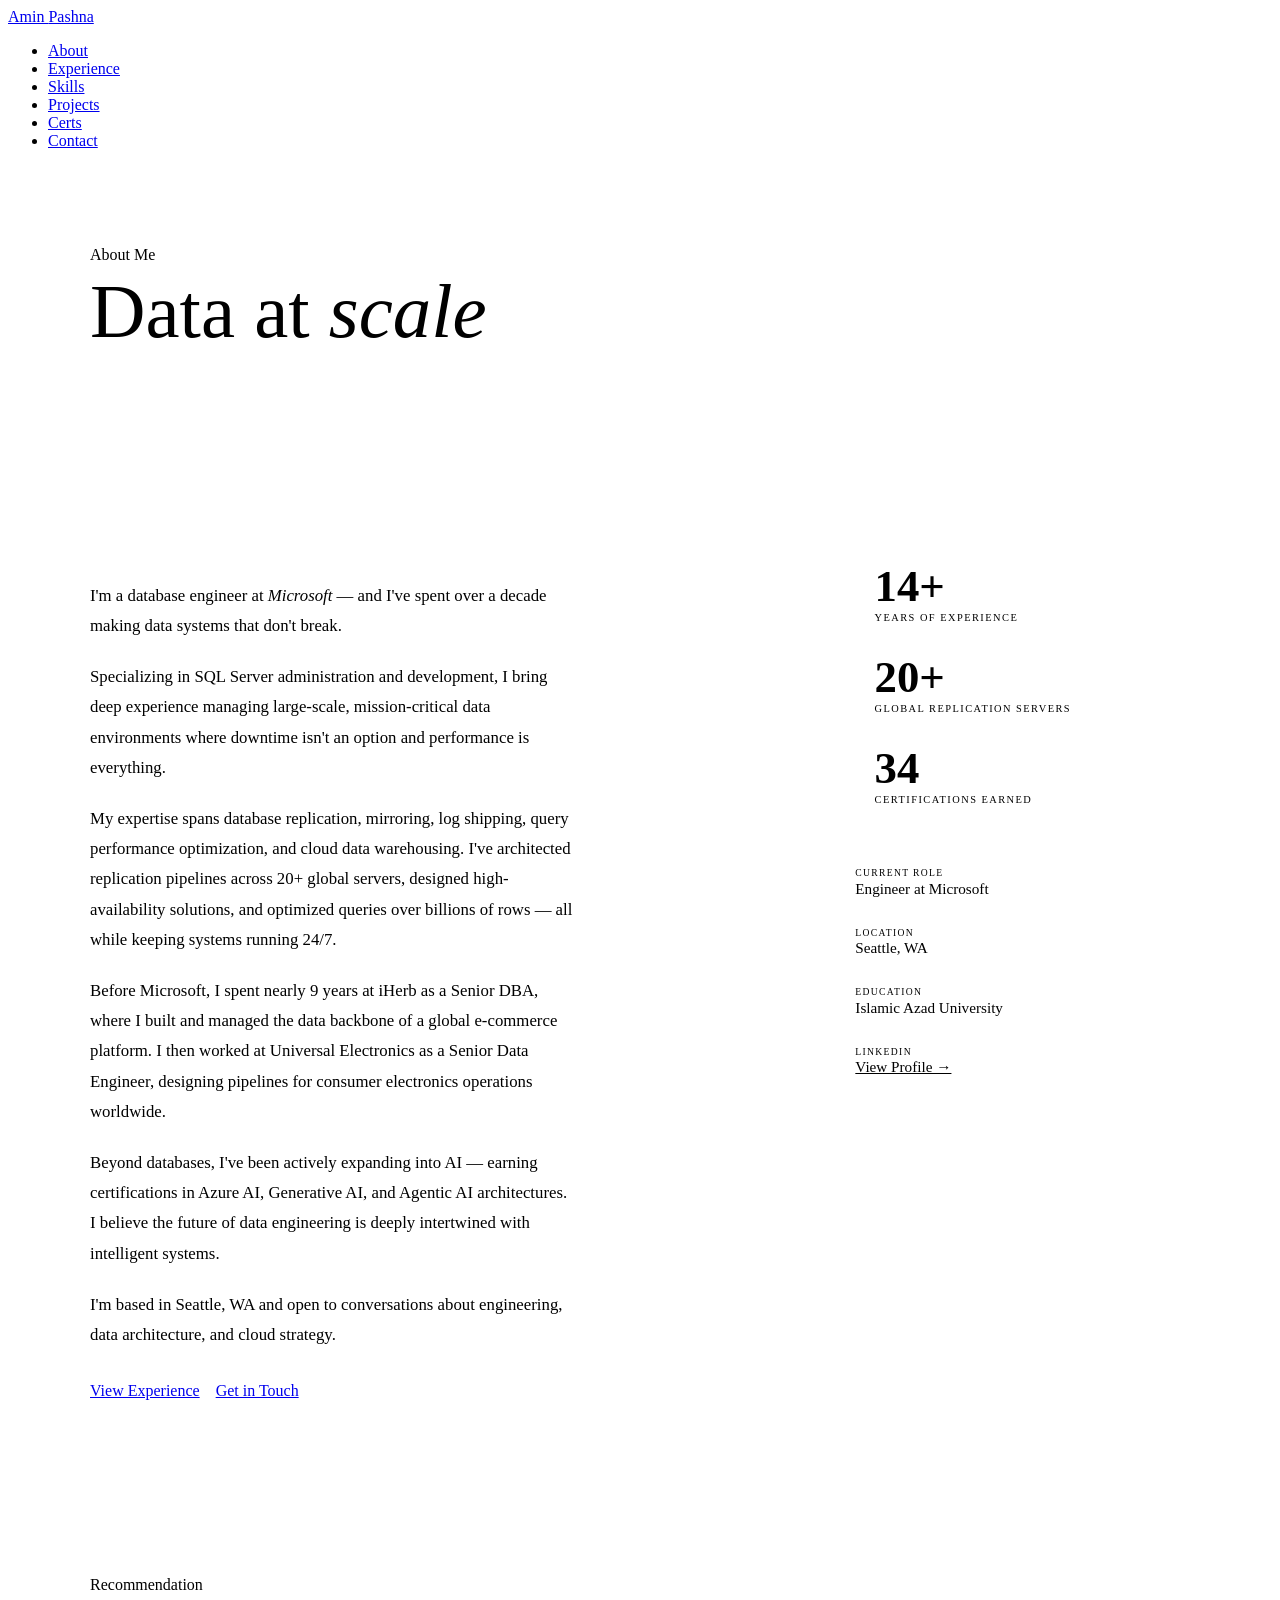
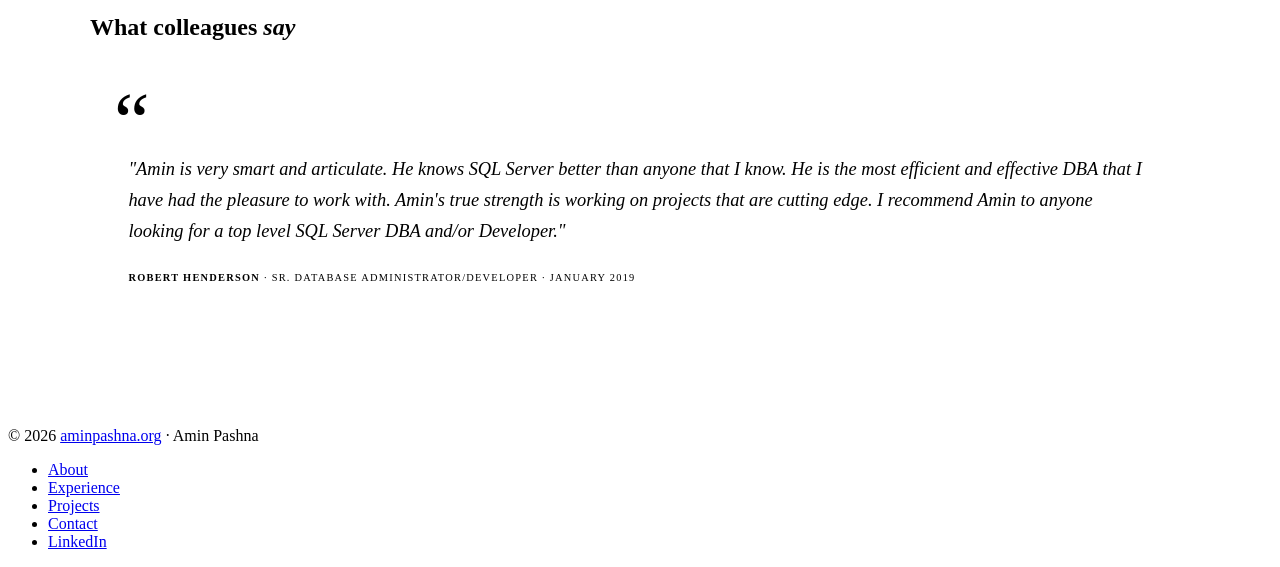
==== about.html @ 436ed7a5 "new changes" ====
<!DOCTYPE html>
<html lang="en">
<head>
  <meta charset="UTF-8" />
  <meta name="viewport" content="width=device-width, initial-scale=1.0" />
  <title>About — Amin Pashna</title>
  <link rel="stylesheet" href="style.css" />
  <style>
    .page-hero { padding: 5rem 4rem 4rem; background: var(--paper-warm); border-bottom: 1px solid var(--rule); }
    .page-hero-inner { max-width: 1100px; margin: 0 auto; }
    .page-hero h1 { font-family: var(--font-display); font-size: clamp(3rem,6vw,5rem); font-weight: 300; line-height: 1.05; margin-top: .5rem; }
    .page-hero h1 em { font-style: italic; color: var(--accent); }

    .about-body { max-width: 1100px; margin: 0 auto; padding: 6rem 4rem; display: grid; grid-template-columns: 2fr 1fr; gap: 6rem; align-items: start; }
    .about-lead { font-family: var(--font-display); font-size: 1.5rem; font-weight: 300; color: var(--ink); line-height: 1.5; margin-bottom: 2rem; }
    .about-lead em { font-style: italic; color: var(--accent); }
    .about-text p { font-size: 1.05rem; color: var(--ink-soft); margin-bottom: 1.3rem; max-width: 58ch; line-height: 1.8; }

    .about-sidebar { display: flex; flex-direction: column; gap: 2rem; }
    .sidebar-fact { border-left: 2px solid var(--accent); padding-left: 1.2rem; }
    .sidebar-fact-num { font-family: var(--font-display); font-size: 2.8rem; font-weight: 600; color: var(--ink); line-height: 1; }
    .sidebar-fact-label { font-family: var(--font-mono); font-size: .65rem; letter-spacing: .14em; text-transform: uppercase; color: var(--ink-muted); margin-top: .2rem; }

    .sidebar-info { margin-top: 1rem; }
    .sidebar-info-item { display: flex; flex-direction: column; gap: .1rem; padding: .9rem 0; border-bottom: 1px solid var(--rule); }
    .sidebar-info-item:last-child { border-bottom: none; }
    .sidebar-info-label { font-family: var(--font-mono); font-size: .6rem; letter-spacing: .14em; text-transform: uppercase; color: var(--ink-muted); }
    .sidebar-info-value { font-size: .95rem; color: var(--ink); }

    .about-rec { background: var(--paper-warm); border-top: 1px solid var(--rule); border-bottom: 1px solid var(--rule); padding: 5rem 4rem; }
    .about-rec-inner { max-width: 1100px; margin: 0 auto; }
    .rec-card { background: var(--white); border: 1px solid var(--rule); padding: 2.4rem; position: relative; }
    .rec-card::before { content: '\201C'; font-family: var(--font-display); font-size: 5rem; color: var(--accent-pale); position: absolute; top: .5rem; left: 1.5rem; line-height: 1; }
    .rec-text { font-family: var(--font-display); font-size: 1.15rem; font-style: italic; color: var(--ink-soft); line-height: 1.7; padding-top: 1.5rem; margin-bottom: 1.5rem; }
    .rec-author { font-family: var(--font-mono); font-size: .65rem; letter-spacing: .12em; text-transform: uppercase; color: var(--ink-muted); }
    .rec-author strong { color: var(--accent); }

    @media (max-width: 860px) {
      .page-hero { padding: 4rem 2rem 3rem; }
      .about-body { grid-template-columns: 1fr; padding: 4rem 2rem; gap: 3rem; }
      .about-rec { padding: 4rem 2rem; }
    }
  </style>
</head>
<body>
  <nav id="nav">
    <a href="index.html" class="nav-logo">Amin <span>Pashna</span></a>
    <ul class="nav-links">
      <li><a href="about.html" class="active">About</a></li>
      <li><a href="experience.html">Experience</a></li>
      <li><a href="skills.html">Skills</a></li>
      <li><a href="projects.html">Projects</a></li>
      <li><a href="certifications.html">Certs</a></li>
      <li><a href="contact.html" class="nav-cta">Contact</a></li>
    </ul>
  </nav>

  <div class="page">
    <div class="page-hero">
      <div class="page-hero-inner">
        <span class="section-label">About Me</span>
        <h1>Data at <em>scale</em></h1>
      </div>
    </div>

    <div class="about-body">
      <div class="about-text reveal">
        <p class="about-lead">I'm a database engineer at <em>Microsoft</em> — and I've spent over a decade making data systems that don't break.</p>
        <p>Specializing in SQL Server administration and development, I bring deep experience managing large-scale, mission-critical data environments where downtime isn't an option and performance is everything.</p>
        <p>My expertise spans database replication, mirroring, log shipping, query performance optimization, and cloud data warehousing. I've architected replication pipelines across 20+ global servers, designed high-availability solutions, and optimized queries over billions of rows — all while keeping systems running 24/7.</p>
        <p>Before Microsoft, I spent nearly 9 years at iHerb as a Senior DBA, where I built and managed the data backbone of a global e-commerce platform. I then worked at Universal Electronics as a Senior Data Engineer, designing pipelines for consumer electronics operations worldwide.</p>
        <p>Beyond databases, I've been actively expanding into AI — earning certifications in Azure AI, Generative AI, and Agentic AI architectures. I believe the future of data engineering is deeply intertwined with intelligent systems.</p>
        <p>I'm based in Seattle, WA and open to conversations about engineering, data architecture, and cloud strategy.</p>
        <div style="margin-top:2rem; display:flex; gap:1rem; flex-wrap:wrap;">
          <a href="experience.html" class="btn btn-primary">View Experience</a>
          <a href="contact.html" class="btn btn-outline">Get in Touch</a>
        </div>
      </div>

      <div class="about-sidebar reveal">
        <div class="sidebar-fact"><div class="sidebar-fact-num">14+</div><div class="sidebar-fact-label">Years of experience</div></div>
        <div class="sidebar-fact"><div class="sidebar-fact-num">20+</div><div class="sidebar-fact-label">Global replication servers</div></div>
        <div class="sidebar-fact"><div class="sidebar-fact-num">34</div><div class="sidebar-fact-label">Certifications earned</div></div>

        <div class="sidebar-info">
          <div class="sidebar-info-item">
            <span class="sidebar-info-label">Current Role</span>
            <span class="sidebar-info-value">Engineer at Microsoft</span>
          </div>
          <div class="sidebar-info-item">
            <span class="sidebar-info-label">Location</span>
            <span class="sidebar-info-value">Seattle, WA</span>
          </div>
          <div class="sidebar-info-item">
            <span class="sidebar-info-label">Education</span>
            <span class="sidebar-info-value">Islamic Azad University</span>
          </div>
          <div class="sidebar-info-item">
            <span class="sidebar-info-label">LinkedIn</span>
            <span class="sidebar-info-value"><a href="https://linkedin.com/in/amin-pashna-62b84ba1" target="_blank" style="color:var(--accent)">View Profile →</a></span>
          </div>
        </div>
      </div>
    </div>

    <div class="about-rec">
      <div class="about-rec-inner">
        <span class="section-label">Recommendation</span>
        <h2 class="section-title" style="margin-bottom:2rem;">What colleagues <em>say</em></h2>
        <div class="rec-card reveal">
          <p class="rec-text">"Amin is very smart and articulate. He knows SQL Server better than anyone that I know. He is the most efficient and effective DBA that I have had the pleasure to work with. Amin's true strength is working on projects that are cutting edge. I recommend Amin to anyone looking for a top level SQL Server DBA and/or Developer."</p>
          <p class="rec-author"><strong>Robert Henderson</strong> · Sr. Database Administrator/Developer · January 2019</p>
        </div>
      </div>
    </div>
  </div>

  <footer>
    <p>© 2026 <a href="index.html">aminpashna.org</a> · Amin Pashna</p>
    <ul class="footer-links">
      <li><a href="about.html">About</a></li>
      <li><a href="experience.html">Experience</a></li>
      <li><a href="projects.html">Projects</a></li>
      <li><a href="contact.html">Contact</a></li>
      <li><a href="https://linkedin.com/in/amin-pashna-62b84ba1" target="_blank">LinkedIn</a></li>
    </ul>
  </footer>

  <script>
    const nav = document.getElementById('nav');
    window.addEventListener('scroll', () => nav.classList.toggle('scrolled', window.scrollY > 20));
    const io = new IntersectionObserver(entries => entries.forEach((e,i) => { if(e.isIntersecting) setTimeout(()=>e.target.classList.add('visible'),i*100); }), {threshold:.1});
    document.querySelectorAll('.reveal').forEach(el => io.observe(el));
  </script>
</body>
</html>
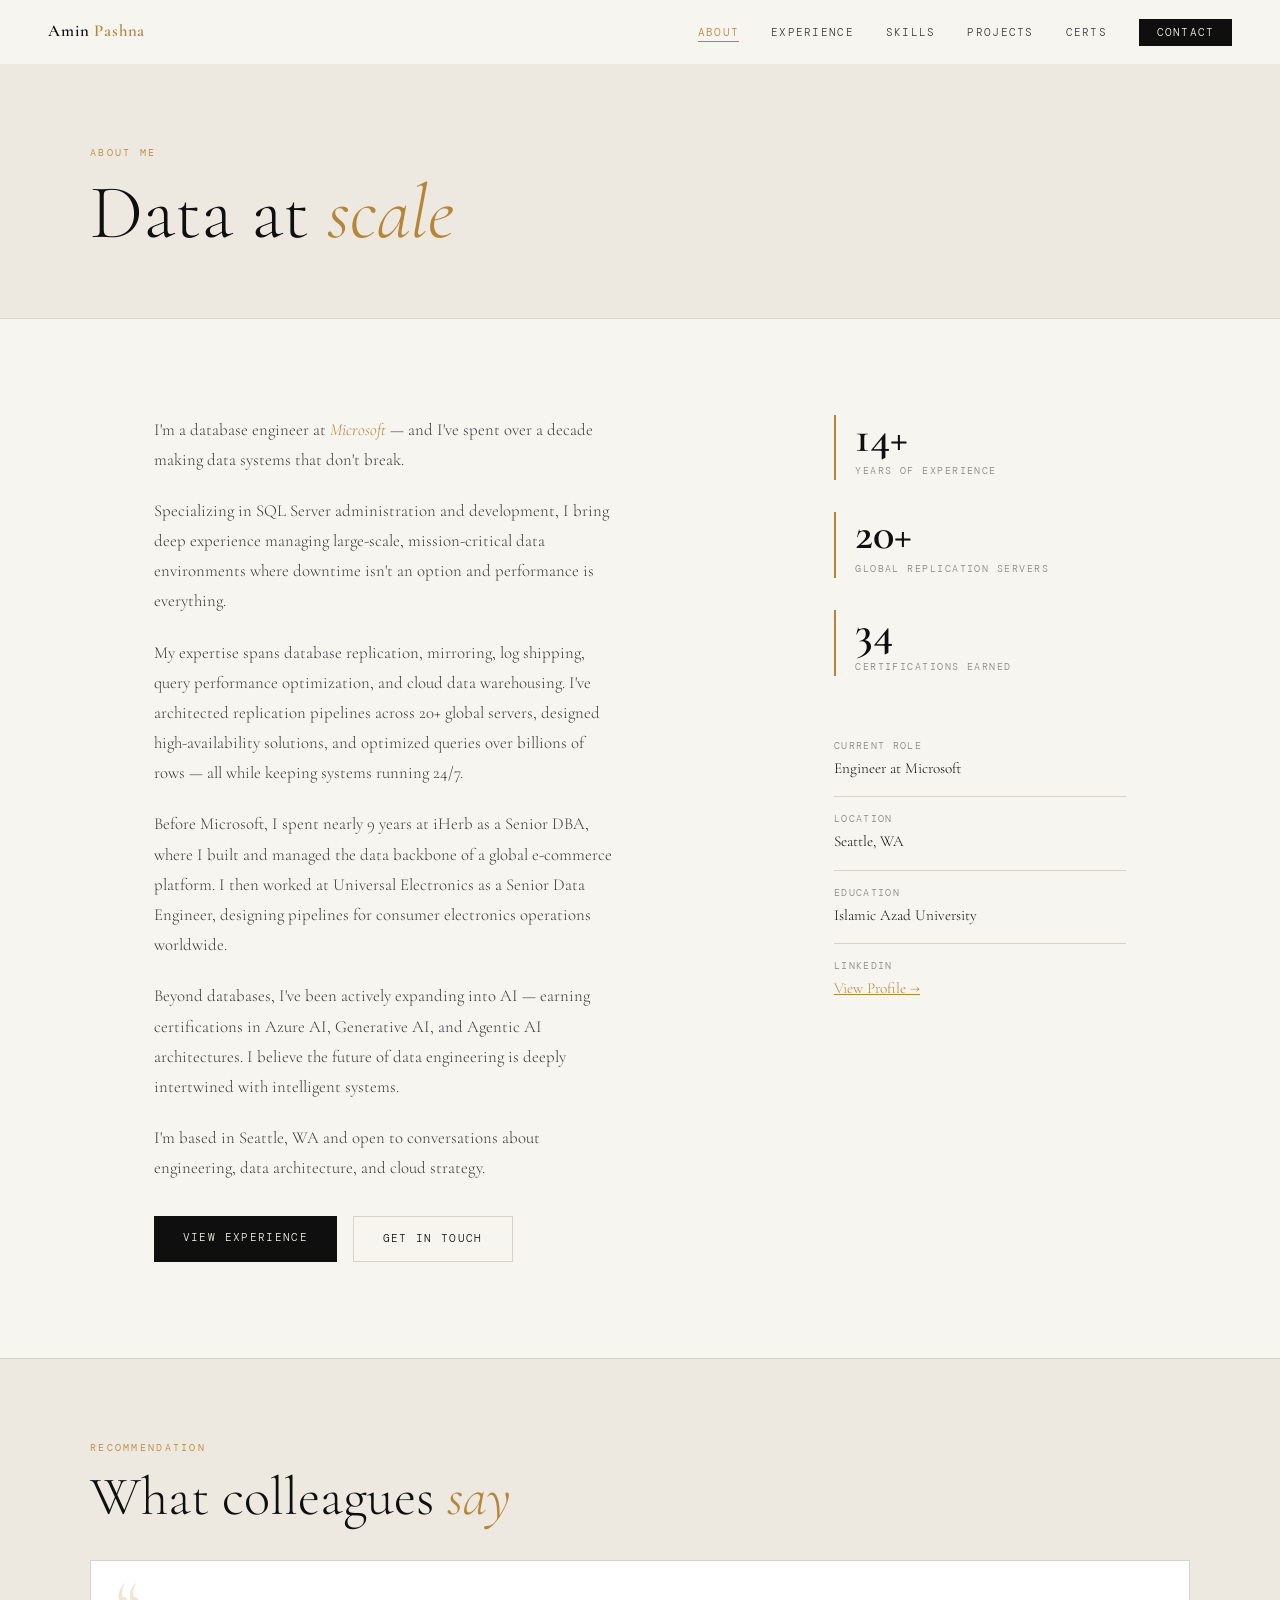
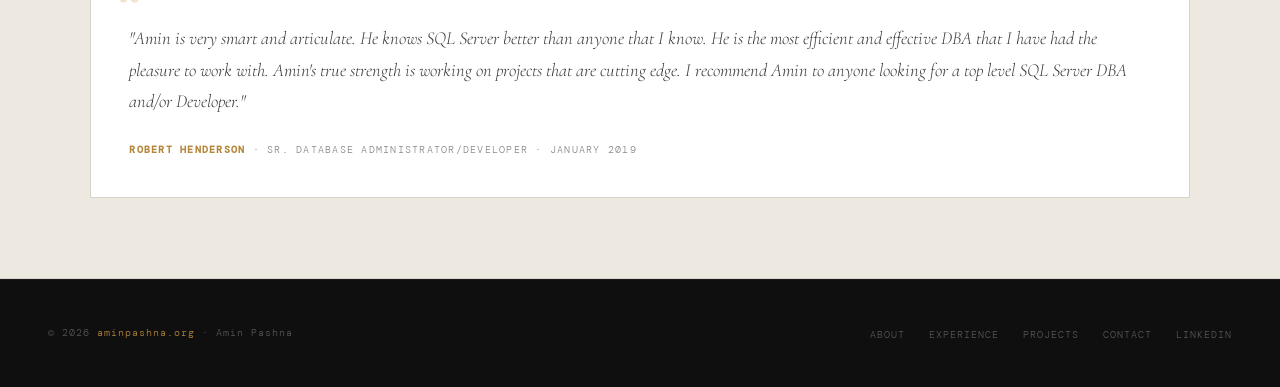
==== commit 673ee6f6: "Implement mobile navigation drawer Added mobile navigation drawer and button functionality." ====
--- a/about.html
+++ b/about.html
@@ -40,6 +40,12 @@
       .about-body { grid-template-columns: 1fr; padding: 4rem 2rem; gap: 3rem; }
       .about-rec { padding: 4rem 2rem; }
     }
+
+    @media (max-width: 768px) {
+      .about-body { grid-template-columns: 1fr; padding: 3rem 1.5rem; gap: 2.5rem; }
+      .about-lead { font-size: 1.2rem; }
+      .about-rec { padding: 3rem 1.5rem; }
+    }
   </style>
 </head>
 <body>
@@ -54,6 +60,17 @@
       <li><a href="contact.html" class="nav-cta">Contact</a></li>
     </ul>
   </nav>
+  <button class="nav-burger" id="burger" aria-label="Open menu"><span></span><span></span><span></span></button>
+  <div class="nav-drawer" id="drawer">
+    <ul>
+      <li><a href="about.html" class="active">About</a></li>
+      <li><a href="experience.html">Experience</a></li>
+      <li><a href="skills.html">Skills</a></li>
+      <li><a href="projects.html">Projects</a></li>
+      <li><a href="certifications.html">Certs</a></li>
+    </ul>
+    <a href="contact.html" class="drawer-cta">Contact</a>
+  </div>
 
   <div class="page">
     <div class="page-hero">
@@ -128,6 +145,21 @@
 
   <script>
     const nav = document.getElementById('nav');
+
+    // Mobile nav
+    const burger = document.getElementById('burger');
+    const drawer = document.getElementById('drawer');
+    burger.addEventListener('click', () => {
+      burger.classList.toggle('open');
+      drawer.classList.toggle('open');
+      document.body.style.overflow = drawer.classList.contains('open') ? 'hidden' : '';
+    });
+    // Close drawer on link click
+    drawer.querySelectorAll('a').forEach(a => a.addEventListener('click', () => {
+      burger.classList.remove('open');
+      drawer.classList.remove('open');
+      document.body.style.overflow = '';
+    }));
     window.addEventListener('scroll', () => nav.classList.toggle('scrolled', window.scrollY > 20));
     const io = new IntersectionObserver(entries => entries.forEach((e,i) => { if(e.isIntersecting) setTimeout(()=>e.target.classList.add('visible'),i*100); }), {threshold:.1});
     document.querySelectorAll('.reveal').forEach(el => io.observe(el));
--- a/style.css
+++ b/style.css
@@ -0,0 +1,240 @@
+@import url('https://fonts.googleapis.com/css2?family=Cormorant+Garamond:ital,wght@0,300;0,400;0,600;1,300;1,400&family=DM+Mono:wght@300;400;500&display=swap');
+
+*, *::before, *::after { box-sizing: border-box; margin: 0; padding: 0; }
+
+:root {
+  --ink: #0f0f0f;
+  --ink-soft: #3a3a3a;
+  --ink-muted: #888;
+  --paper: #f7f5f0;
+  --paper-warm: #ede9e0;
+  --paper-dark: #e4dfd4;
+  --accent: #b5863a;
+  --accent-light: #d4a85a;
+  --accent-pale: #f0e6d0;
+  --rule: #d8d3c8;
+  --white: #ffffff;
+  --font-display: 'Cormorant Garamond', Georgia, serif;
+  --font-mono: 'DM Mono', 'Courier New', monospace;
+  --nav-h: 64px;
+}
+
+html { scroll-behavior: smooth; }
+
+body {
+  background: var(--paper);
+  color: var(--ink);
+  font-family: var(--font-display);
+  font-weight: 300;
+  line-height: 1.7;
+  overflow-x: hidden;
+  min-height: 100vh;
+}
+
+/* ── NAV ── */
+nav {
+  position: fixed;
+  top: 0; left: 0; right: 0;
+  z-index: 200;
+  height: var(--nav-h);
+  display: flex;
+  justify-content: space-between;
+  align-items: center;
+  padding: 0 3rem;
+  background: rgba(247, 245, 240, 0.96);
+  backdrop-filter: blur(16px);
+  border-bottom: 1px solid transparent;
+  transition: border-color .3s;
+}
+nav.scrolled { border-color: var(--rule); }
+
+.nav-logo {
+  font-family: var(--font-display);
+  font-size: 1.05rem; font-weight: 600;
+  letter-spacing: .05em; color: var(--ink);
+  text-decoration: none; z-index: 201;
+}
+.nav-logo span { color: var(--accent); }
+
+/* Desktop links */
+.nav-links {
+  list-style: none;
+  display: flex;
+  gap: 2rem;
+  align-items: center;
+}
+.nav-links a {
+  font-family: var(--font-mono);
+  font-size: .66rem; font-weight: 300;
+  letter-spacing: .12em; text-transform: uppercase;
+  color: var(--ink-soft); text-decoration: none;
+  transition: color .2s; position: relative;
+}
+.nav-links a::after {
+  content: ''; position: absolute;
+  bottom: -3px; left: 0; right: 0; height: 1px;
+  background: var(--accent); transform: scaleX(0);
+  transform-origin: left; transition: transform .25s;
+}
+.nav-links a:hover,
+.nav-links a.active { color: var(--accent); }
+.nav-links a:hover::after,
+.nav-links a.active::after { transform: scaleX(1); }
+
+.nav-cta {
+  font-family: var(--font-mono) !important;
+  font-size: .66rem !important; letter-spacing: .12em !important;
+  text-transform: uppercase !important;
+  color: var(--paper) !important; background: var(--ink);
+  padding: .45rem 1.1rem; text-decoration: none !important;
+  transition: background .2s !important;
+}
+.nav-cta:hover { background: var(--accent) !important; color: var(--paper) !important; }
+.nav-cta::after { display: none !important; }
+
+/* Hamburger button */
+.nav-burger {
+  display: none;
+  flex-direction: column;
+  gap: 5px;
+  cursor: pointer;
+  padding: .5rem;
+  background: none; border: none;
+  z-index: 201;
+}
+.nav-burger span {
+  display: block; width: 22px; height: 2px;
+  background: var(--ink); transition: all .3s;
+}
+.nav-burger.open span:nth-child(1) { transform: translateY(7px) rotate(45deg); }
+.nav-burger.open span:nth-child(2) { opacity: 0; }
+.nav-burger.open span:nth-child(3) { transform: translateY(-7px) rotate(-45deg); }
+
+/* Mobile drawer */
+.nav-drawer {
+  display: none;
+  position: fixed;
+  top: var(--nav-h); left: 0; right: 0; bottom: 0;
+  background: var(--paper);
+  z-index: 199;
+  flex-direction: column;
+  padding: 2rem 2rem 4rem;
+  overflow-y: auto;
+  border-top: 1px solid var(--rule);
+}
+.nav-drawer.open { display: flex; }
+.nav-drawer ul {
+  list-style: none;
+  display: flex; flex-direction: column;
+  gap: 0;
+}
+.nav-drawer ul li {
+  border-bottom: 1px solid var(--rule);
+}
+.nav-drawer ul li a {
+  font-family: var(--font-mono);
+  font-size: .8rem; letter-spacing: .12em;
+  text-transform: uppercase; color: var(--ink);
+  text-decoration: none; display: block;
+  padding: 1.1rem 0;
+  transition: color .2s;
+}
+.nav-drawer ul li a:hover,
+.nav-drawer ul li a.active { color: var(--accent); }
+.nav-drawer .drawer-cta {
+  margin-top: 2rem;
+  display: inline-block;
+  font-family: var(--font-mono);
+  font-size: .75rem; letter-spacing: .12em;
+  text-transform: uppercase;
+  background: var(--ink); color: var(--paper);
+  padding: .9rem 2rem; text-decoration: none;
+  text-align: center;
+}
+
+/* ── PAGE WRAPPER ── */
+.page { padding-top: var(--nav-h); }
+
+/* ── SECTION COMMONS ── */
+.section-label {
+  font-family: var(--font-mono);
+  font-size: .65rem; letter-spacing: .22em;
+  text-transform: uppercase; color: var(--accent);
+  margin-bottom: .7rem; display: block;
+}
+.section-title {
+  font-family: var(--font-display);
+  font-size: clamp(2rem, 5vw, 3.4rem);
+  font-weight: 300; line-height: 1.1; color: var(--ink);
+}
+.section-title em { font-style: italic; color: var(--accent); }
+.divider { width: 48px; height: 1px; background: var(--accent); margin: 1.6rem 0 2.8rem; }
+
+/* ── BUTTONS ── */
+.btn {
+  font-family: var(--font-mono);
+  font-size: .7rem; letter-spacing: .12em; text-transform: uppercase;
+  padding: .8rem 1.8rem; text-decoration: none;
+  transition: all .25s; cursor: pointer; border: none; display: inline-block;
+}
+.btn-primary { background: var(--ink); color: var(--paper); }
+.btn-primary:hover { background: var(--accent); }
+.btn-outline { background: transparent; color: var(--ink); border: 1px solid var(--rule); }
+.btn-outline:hover { border-color: var(--accent); color: var(--accent); }
+.btn-accent { background: var(--accent); color: var(--paper); }
+.btn-accent:hover { background: var(--accent-light); }
+
+/* ── TAGS ── */
+.tag {
+  font-family: var(--font-mono); font-size: .68rem;
+  padding: .28rem .65rem; background: var(--paper);
+  color: var(--ink-soft); border: 1px solid var(--rule);
+  letter-spacing: .04em; display: inline-block;
+}
+
+/* ── FOOTER ── */
+footer {
+  background: var(--ink); border-top: 1px solid #1a1a1a;
+  padding: 2.5rem 3rem;
+  display: flex; justify-content: space-between;
+  align-items: center; flex-wrap: wrap; gap: 1rem;
+}
+footer p { font-family: var(--font-mono); font-size: .62rem; letter-spacing: .1em; color: #555; }
+footer a { color: var(--accent); text-decoration: none; }
+.footer-links { display: flex; gap: 1.5rem; list-style: none; flex-wrap: wrap; }
+.footer-links a {
+  font-family: var(--font-mono); font-size: .62rem;
+  letter-spacing: .1em; text-transform: uppercase;
+  color: #555; text-decoration: none; transition: color .2s;
+}
+.footer-links a:hover { color: var(--accent); }
+
+/* ── ANIMATIONS ── */
+@keyframes fadeUp { from { opacity: 0; transform: translateY(24px); } to { opacity: 1; transform: translateY(0); } }
+@keyframes fadeIn { from { opacity: 0; } to { opacity: 1; } }
+.reveal { opacity: 0; transform: translateY(28px); transition: opacity .7s ease, transform .7s ease; }
+.reveal.visible { opacity: 1; transform: none; }
+
+/* ── PAGE HERO (shared across inner pages) ── */
+.page-hero { padding: 4rem 3rem 3rem; background: var(--paper-warm); border-bottom: 1px solid var(--rule); }
+.page-hero-inner { max-width: 1100px; margin: 0 auto; }
+.page-hero h1 { font-family: var(--font-display); font-size: clamp(2.4rem,6vw,5rem); font-weight: 300; line-height: 1.05; margin-top: .5rem; }
+.page-hero h1 em { font-style: italic; color: var(--accent); }
+
+/* ── RESPONSIVE ── */
+@media (max-width: 768px) {
+  nav { padding: 0 1.2rem; }
+  .nav-links { display: none; }
+  .nav-burger { display: flex; }
+
+  footer { padding: 2rem 1.5rem; flex-direction: column; text-align: center; }
+  .footer-links { justify-content: center; }
+
+  .page-hero { padding: 3rem 1.5rem 2.5rem; }
+
+  .btn { padding: .75rem 1.4rem; font-size: .68rem; }
+}
+
+@media (min-width: 769px) {
+  .nav-drawer { display: none !important; }
+}
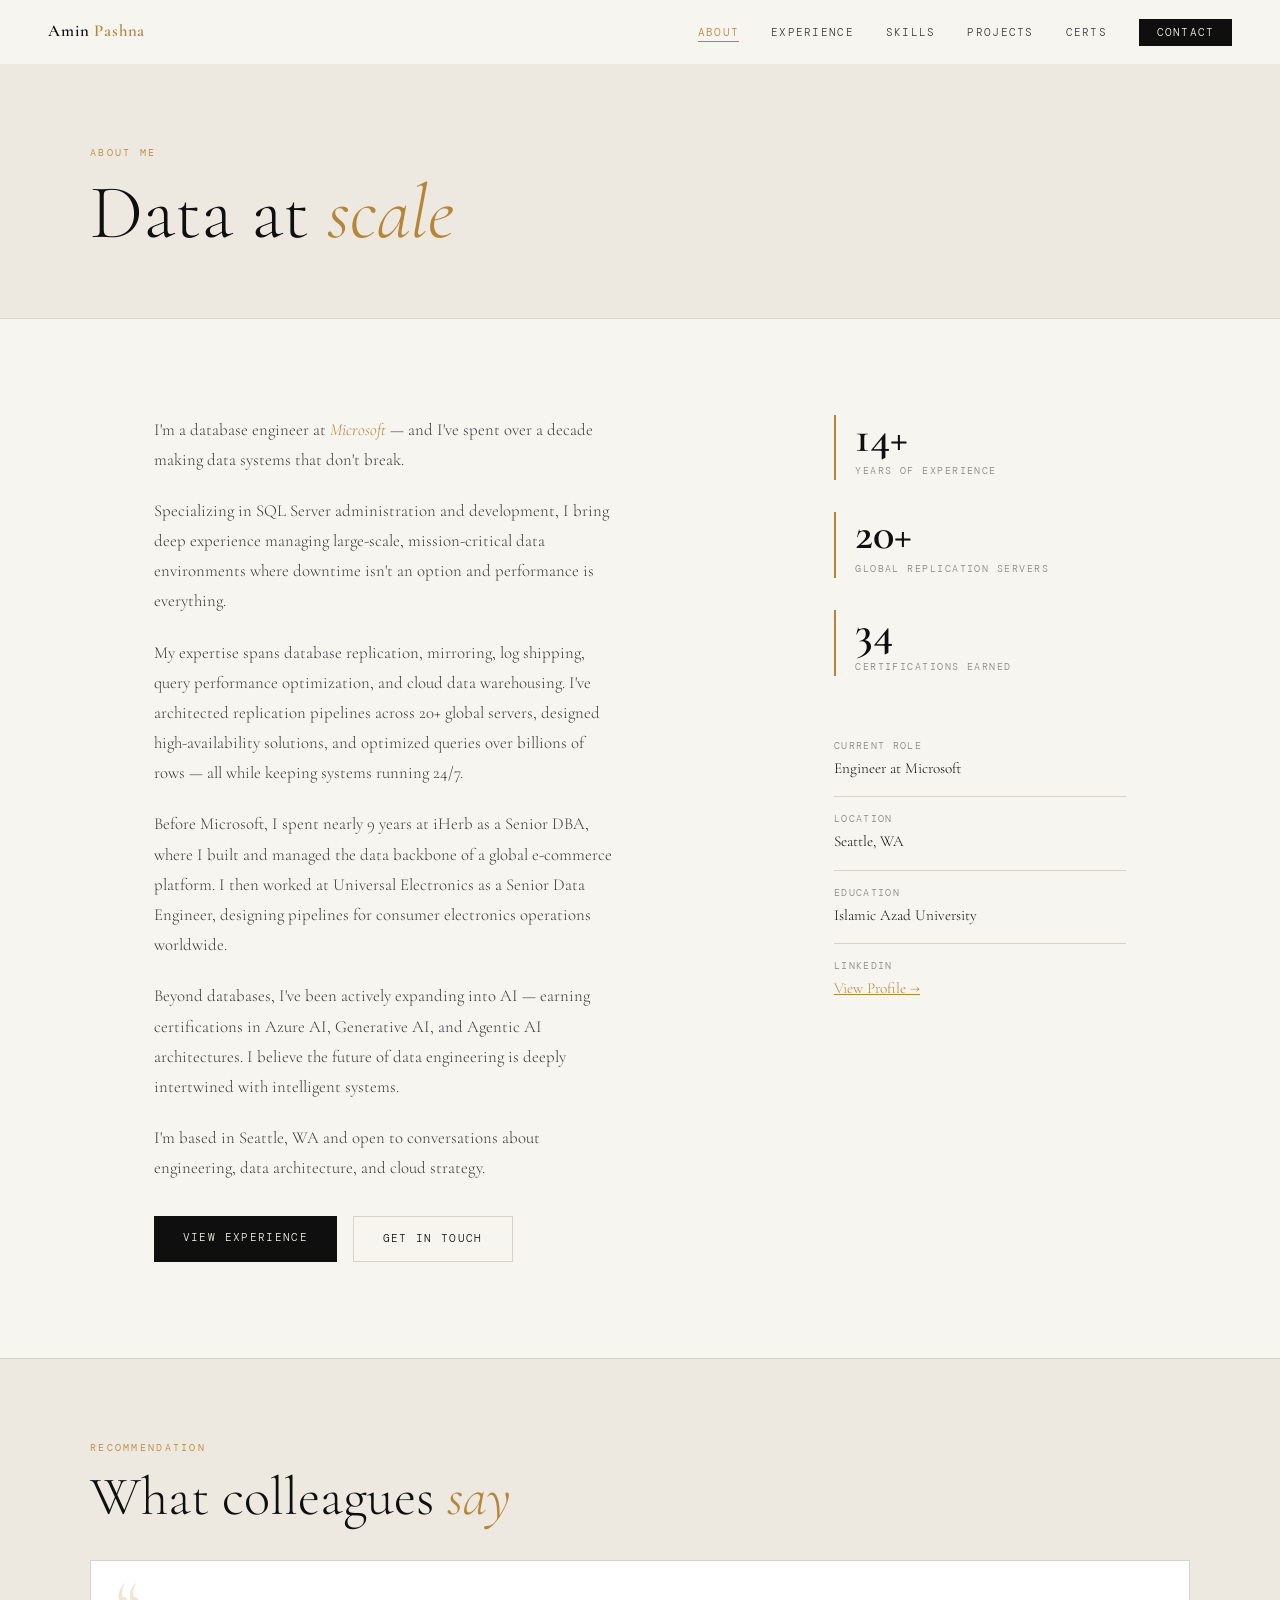
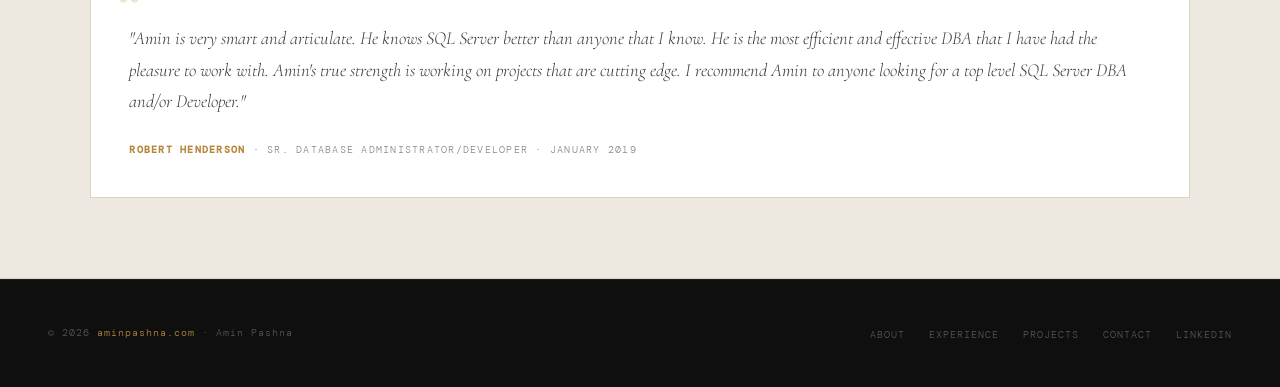
==== commit 0dc63079: "Update canonical and Open Graph URLs to new domain" ====
--- a/about.html
+++ b/about.html
@@ -1,168 +1,227 @@
 <!DOCTYPE html>
-<html lang="en">
+<html lang="en-US">
 <head>
-  <meta charset="UTF-8" />
-  <meta name="viewport" content="width=device-width, initial-scale=1.0" />
-  <title>About — Amin Pashna</title>
-  <link rel="stylesheet" href="style.css" />
-  <style>
-    .page-hero { padding: 5rem 4rem 4rem; background: var(--paper-warm); border-bottom: 1px solid var(--rule); }
-    .page-hero-inner { max-width: 1100px; margin: 0 auto; }
-    .page-hero h1 { font-family: var(--font-display); font-size: clamp(3rem,6vw,5rem); font-weight: 300; line-height: 1.05; margin-top: .5rem; }
-    .page-hero h1 em { font-style: italic; color: var(--accent); }
+<meta charset="UTF-8" />
+<meta name="viewport" content="width=device-width, initial-scale=1.0" />
+<title>About Amin Pashna — Database & Cloud Engineer at Microsoft</title>
+<meta name="description" content="Learn about Amin Pashna: 14+ years as a SQL Server and Azure engineer, currently at Microsoft in Seattle. Previously Senior DBA at iHerb and Senior Data Engineer at Universal Electronics." />
+<meta name="author" content="Amin Pashna" />
+<link rel="canonical" href="https://aminpashna.com/about.html" />
 
-    .about-body { max-width: 1100px; margin: 0 auto; padding: 6rem 4rem; display: grid; grid-template-columns: 2fr 1fr; gap: 6rem; align-items: start; }
-    .about-lead { font-family: var(--font-display); font-size: 1.5rem; font-weight: 300; color: var(--ink); line-height: 1.5; margin-bottom: 2rem; }
-    .about-lead em { font-style: italic; color: var(--accent); }
-    .about-text p { font-size: 1.05rem; color: var(--ink-soft); margin-bottom: 1.3rem; max-width: 58ch; line-height: 1.8; }
+<!-- Open Graph -->
+<meta property="og:type" content="profile" />
+<meta property="og:site_name" content="Amin Pashna" />
+<meta property="og:title" content="About Amin Pashna — Engineer at Microsoft" />
+<meta property="og:description" content="Database engineer at Microsoft. 14+ years architecting high-availability SQL Server and Azure systems." />
+<meta property="og:url" content="https://aminpashna.com/about.html" />
+<meta property="og:image" content="https://aminpashna.com/og-image.jpg" />
+<meta property="og:image:width" content="1200" />
+<meta property="og:image:height" content="630" />
+<meta property="og:image:alt" content="Amin Pashna — Engineer at Microsoft" />
+<meta property="profile:first_name" content="Amin" />
+<meta property="profile:last_name" content="Pashna" />
 
-    .about-sidebar { display: flex; flex-direction: column; gap: 2rem; }
-    .sidebar-fact { border-left: 2px solid var(--accent); padding-left: 1.2rem; }
-    .sidebar-fact-num { font-family: var(--font-display); font-size: 2.8rem; font-weight: 600; color: var(--ink); line-height: 1; }
-    .sidebar-fact-label { font-family: var(--font-mono); font-size: .65rem; letter-spacing: .14em; text-transform: uppercase; color: var(--ink-muted); margin-top: .2rem; }
+<!-- Twitter / X -->
+<meta name="twitter:card" content="summary_large_image" />
+<meta name="twitter:title" content="About Amin Pashna — Engineer at Microsoft" />
+<meta name="twitter:description" content="Database engineer at Microsoft. 14+ years architecting high-availability SQL Server and Azure systems." />
+<meta name="twitter:image" content="https://aminpashna.com/og-image.jpg" />
 
-    .sidebar-info { margin-top: 1rem; }
-    .sidebar-info-item { display: flex; flex-direction: column; gap: .1rem; padding: .9rem 0; border-bottom: 1px solid var(--rule); }
-    .sidebar-info-item:last-child { border-bottom: none; }
-    .sidebar-info-label { font-family: var(--font-mono); font-size: .6rem; letter-spacing: .14em; text-transform: uppercase; color: var(--ink-muted); }
-    .sidebar-info-value { font-size: .95rem; color: var(--ink); }
-
-    .about-rec { background: var(--paper-warm); border-top: 1px solid var(--rule); border-bottom: 1px solid var(--rule); padding: 5rem 4rem; }
-    .about-rec-inner { max-width: 1100px; margin: 0 auto; }
-    .rec-card { background: var(--white); border: 1px solid var(--rule); padding: 2.4rem; position: relative; }
-    .rec-card::before { content: '\201C'; font-family: var(--font-display); font-size: 5rem; color: var(--accent-pale); position: absolute; top: .5rem; left: 1.5rem; line-height: 1; }
-    .rec-text { font-family: var(--font-display); font-size: 1.15rem; font-style: italic; color: var(--ink-soft); line-height: 1.7; padding-top: 1.5rem; margin-bottom: 1.5rem; }
-    .rec-author { font-family: var(--font-mono); font-size: .65rem; letter-spacing: .12em; text-transform: uppercase; color: var(--ink-muted); }
-    .rec-author strong { color: var(--accent); }
-
-    @media (max-width: 860px) {
-      .page-hero { padding: 4rem 2rem 3rem; }
-      .about-body { grid-template-columns: 1fr; padding: 4rem 2rem; gap: 3rem; }
-      .about-rec { padding: 4rem 2rem; }
-    }
-
-    @media (max-width: 768px) {
-      .about-body { grid-template-columns: 1fr; padding: 3rem 1.5rem; gap: 2.5rem; }
-      .about-lead { font-size: 1.2rem; }
-      .about-rec { padding: 3rem 1.5rem; }
-    }
-  </style>
+<!-- JSON-LD: Person -->
+<script type="application/ld+json">
+{
+  "@context": "https://schema.org",
+  "@type": "Person",
+  "name": "Amin Pashna",
+  "url": "https://aminpashna.com",
+  "image": "https://aminpashna.com/og-image.jpg",
+  "jobTitle": "Engineer",
+  "worksFor": {
+    "@type": "Organization",
+    "name": "Microsoft",
+    "url": "https://www.microsoft.com"
+  },
+  "address": {
+    "@type": "PostalAddress",
+    "addressLocality": "Seattle",
+    "addressRegion": "WA",
+    "addressCountry": "US"
+  },
+  "alumniOf": {
+    "@type": "CollegeOrUniversity",
+    "name": "Islamic Azad University"
+  },
+  "knowsAbout": [
+    "SQL Server", "Microsoft Azure", "Data Engineering",
+    "Database Replication", "Database Mirroring", "Log Shipping",
+    "MongoDB", "T-SQL", "Query Optimization", "Cloud Data Warehousing",
+    "Azure AI", "Generative AI", "Agentic AI", "Large Language Models",
+    "High Availability", "Disaster Recovery"
+  ],
+  "sameAs": [
+    "https://www.linkedin.com/in/amin-pashna-62b84ba1/",
+    "https://github.com/aminpashna"
+  ],
+  "description": "Database engineer and cloud specialist with 14+ years of experience building scalable, high-performance data systems at Microsoft, iHerb, and Universal Electronics."
+}
+</script>
+<link rel="icon" type="image/x-icon" href="favicon.ico" />
+<link rel="icon" type="image/svg+xml" href="favicon.svg" />
+<link rel="shortcut icon" href="favicon.ico" />
+<link rel="stylesheet" href="style.css" />
+<style>
+.page-hero { padding: 5rem 4rem 4rem; background: var(--paper-warm); border-bottom: 1px solid var(--rule); }
+.page-hero-inner { max-width: 1100px; margin: 0 auto; }
+.page-hero h1 { font-family: var(--font-display); font-size: clamp(3rem,6vw,5rem); font-weight: 300; line-height: 1.05; margin-top: .5rem; }
+.page-hero h1 em { font-style: italic; color: var(--accent); }
+.about-body { max-width: 1100px; margin: 0 auto; padding: 6rem 4rem; display: grid; grid-template-columns: 2fr 1fr; gap: 6rem; align-items: start; }
+.about-lead { font-family: var(--font-display); font-size: 1.5rem; font-weight: 300; color: var(--ink); line-height: 1.5; margin-bottom: 2rem; }
+.about-lead em { font-style: italic; color: var(--accent); }
+.about-text p { font-size: 1.05rem; color: var(--ink-soft); margin-bottom: 1.3rem; max-width: 58ch; line-height: 1.8; }
+.about-sidebar { display: flex; flex-direction: column; gap: 2rem; }
+.sidebar-fact { border-left: 2px solid var(--accent); padding-left: 1.2rem; }
+.sidebar-fact-num { font-family: var(--font-display); font-size: 2.8rem; font-weight: 600; color: var(--ink); line-height: 1; }
+.sidebar-fact-label { font-family: var(--font-mono); font-size: .65rem; letter-spacing: .14em; text-transform: uppercase; color: var(--ink-muted); margin-top: .2rem; }
+.sidebar-info { margin-top: 1rem; }
+.sidebar-info-item { display: flex; flex-direction: column; gap: .1rem; padding: .9rem 0; border-bottom: 1px solid var(--rule); }
+.sidebar-info-item:last-child { border-bottom: none; }
+.sidebar-info-label { font-family: var(--font-mono); font-size: .6rem; letter-spacing: .14em; text-transform: uppercase; color: var(--ink-muted); }
+.sidebar-info-value { font-size: .95rem; color: var(--ink); }
+.about-rec { background: var(--paper-warm); border-top: 1px solid var(--rule); border-bottom: 1px solid var(--rule); padding: 5rem 4rem; }
+.about-rec-inner { max-width: 1100px; margin: 0 auto; }
+.rec-card { background: var(--white); border: 1px solid var(--rule); padding: 2.4rem; position: relative; }
+.rec-card::before { content: '\201C'; font-family: var(--font-display); font-size: 5rem; color: var(--accent-pale); position: absolute; top: .5rem; left: 1.5rem; line-height: 1; }
+.rec-text { font-family: var(--font-display); font-size: 1.15rem; font-style: italic; color: var(--ink-soft); line-height: 1.7; padding-top: 1.5rem; margin-bottom: 1.5rem; }
+.rec-author { font-family: var(--font-mono); font-size: .65rem; letter-spacing: .12em; text-transform: uppercase; color: var(--ink-muted); }
+.rec-author strong { color: var(--accent); }
+@media (max-width: 860px) {
+.page-hero { padding: 4rem 2rem 3rem; }
+.about-body { grid-template-columns: 1fr; padding: 4rem 2rem; gap: 3rem; }
+.about-rec { padding: 4rem 2rem; }
+}
+@media (max-width: 768px) {
+.about-body { grid-template-columns: 1fr; padding: 3rem 1.5rem; gap: 2.5rem; }
+.about-lead { font-size: 1.2rem; }
+.about-rec { padding: 3rem 1.5rem; }
+}
+</style>
 </head>
 <body>
-  <nav id="nav">
-    <a href="index.html" class="nav-logo">Amin <span>Pashna</span></a>
-    <ul class="nav-links">
-      <li><a href="about.html" class="active">About</a></li>
-      <li><a href="experience.html">Experience</a></li>
-      <li><a href="skills.html">Skills</a></li>
-      <li><a href="projects.html">Projects</a></li>
-      <li><a href="certifications.html">Certs</a></li>
-      <li><a href="contact.html" class="nav-cta">Contact</a></li>
-    </ul>
-  </nav>
-  <button class="nav-burger" id="burger" aria-label="Open menu"><span></span><span></span><span></span></button>
-  <div class="nav-drawer" id="drawer">
-    <ul>
-      <li><a href="about.html" class="active">About</a></li>
-      <li><a href="experience.html">Experience</a></li>
-      <li><a href="skills.html">Skills</a></li>
-      <li><a href="projects.html">Projects</a></li>
-      <li><a href="certifications.html">Certs</a></li>
-    </ul>
-    <a href="contact.html" class="drawer-cta">Contact</a>
-  </div>
-
-  <div class="page">
-    <div class="page-hero">
-      <div class="page-hero-inner">
-        <span class="section-label">About Me</span>
-        <h1>Data at <em>scale</em></h1>
-      </div>
-    </div>
-
-    <div class="about-body">
-      <div class="about-text reveal">
-        <p class="about-lead">I'm a database engineer at <em>Microsoft</em> — and I've spent over a decade making data systems that don't break.</p>
-        <p>Specializing in SQL Server administration and development, I bring deep experience managing large-scale, mission-critical data environments where downtime isn't an option and performance is everything.</p>
-        <p>My expertise spans database replication, mirroring, log shipping, query performance optimization, and cloud data warehousing. I've architected replication pipelines across 20+ global servers, designed high-availability solutions, and optimized queries over billions of rows — all while keeping systems running 24/7.</p>
-        <p>Before Microsoft, I spent nearly 9 years at iHerb as a Senior DBA, where I built and managed the data backbone of a global e-commerce platform. I then worked at Universal Electronics as a Senior Data Engineer, designing pipelines for consumer electronics operations worldwide.</p>
-        <p>Beyond databases, I've been actively expanding into AI — earning certifications in Azure AI, Generative AI, and Agentic AI architectures. I believe the future of data engineering is deeply intertwined with intelligent systems.</p>
-        <p>I'm based in Seattle, WA and open to conversations about engineering, data architecture, and cloud strategy.</p>
-        <div style="margin-top:2rem; display:flex; gap:1rem; flex-wrap:wrap;">
-          <a href="experience.html" class="btn btn-primary">View Experience</a>
-          <a href="contact.html" class="btn btn-outline">Get in Touch</a>
-        </div>
-      </div>
-
-      <div class="about-sidebar reveal">
-        <div class="sidebar-fact"><div class="sidebar-fact-num">14+</div><div class="sidebar-fact-label">Years of experience</div></div>
-        <div class="sidebar-fact"><div class="sidebar-fact-num">20+</div><div class="sidebar-fact-label">Global replication servers</div></div>
-        <div class="sidebar-fact"><div class="sidebar-fact-num">34</div><div class="sidebar-fact-label">Certifications earned</div></div>
-
-        <div class="sidebar-info">
-          <div class="sidebar-info-item">
-            <span class="sidebar-info-label">Current Role</span>
-            <span class="sidebar-info-value">Engineer at Microsoft</span>
-          </div>
-          <div class="sidebar-info-item">
-            <span class="sidebar-info-label">Location</span>
-            <span class="sidebar-info-value">Seattle, WA</span>
-          </div>
-          <div class="sidebar-info-item">
-            <span class="sidebar-info-label">Education</span>
-            <span class="sidebar-info-value">Islamic Azad University</span>
-          </div>
-          <div class="sidebar-info-item">
-            <span class="sidebar-info-label">LinkedIn</span>
-            <span class="sidebar-info-value"><a href="https://linkedin.com/in/amin-pashna-62b84ba1" target="_blank" style="color:var(--accent)">View Profile →</a></span>
-          </div>
-        </div>
-      </div>
-    </div>
-
-    <div class="about-rec">
-      <div class="about-rec-inner">
-        <span class="section-label">Recommendation</span>
-        <h2 class="section-title" style="margin-bottom:2rem;">What colleagues <em>say</em></h2>
-        <div class="rec-card reveal">
-          <p class="rec-text">"Amin is very smart and articulate. He knows SQL Server better than anyone that I know. He is the most efficient and effective DBA that I have had the pleasure to work with. Amin's true strength is working on projects that are cutting edge. I recommend Amin to anyone looking for a top level SQL Server DBA and/or Developer."</p>
-          <p class="rec-author"><strong>Robert Henderson</strong> · Sr. Database Administrator/Developer · January 2019</p>
-        </div>
-      </div>
-    </div>
-  </div>
-
-  <footer>
-    <p>© 2026 <a href="index.html">aminpashna.org</a> · Amin Pashna</p>
-    <ul class="footer-links">
-      <li><a href="about.html">About</a></li>
-      <li><a href="experience.html">Experience</a></li>
-      <li><a href="projects.html">Projects</a></li>
-      <li><a href="contact.html">Contact</a></li>
-      <li><a href="https://linkedin.com/in/amin-pashna-62b84ba1" target="_blank">LinkedIn</a></li>
-    </ul>
-  </footer>
-
-  <script>
-    const nav = document.getElementById('nav');
-
-    // Mobile nav
-    const burger = document.getElementById('burger');
-    const drawer = document.getElementById('drawer');
-    burger.addEventListener('click', () => {
-      burger.classList.toggle('open');
-      drawer.classList.toggle('open');
-      document.body.style.overflow = drawer.classList.contains('open') ? 'hidden' : '';
-    });
-    // Close drawer on link click
-    drawer.querySelectorAll('a').forEach(a => a.addEventListener('click', () => {
-      burger.classList.remove('open');
-      drawer.classList.remove('open');
-      document.body.style.overflow = '';
-    }));
-    window.addEventListener('scroll', () => nav.classList.toggle('scrolled', window.scrollY > 20));
-    const io = new IntersectionObserver(entries => entries.forEach((e,i) => { if(e.isIntersecting) setTimeout(()=>e.target.classList.add('visible'),i*100); }), {threshold:.1});
-    document.querySelectorAll('.reveal').forEach(el => io.observe(el));
-  </script>
+<nav id="nav">
+<a href="index.html" class="nav-logo">Amin <span>Pashna</span></a>
+<ul class="nav-links">
+<li><a href="about.html" class="active">About</a></li>
+<li><a href="experience.html">Experience</a></li>
+<li><a href="skills.html">Skills</a></li>
+<li><a href="projects.html">Projects</a></li>
+<li><a href="certifications.html">Certs</a></li>
+<li><a href="contact.html" class="nav-cta">Contact</a></li>
+</ul>
+</nav>
+<button class="nav-burger" id="burger" aria-label="Open menu"><span></span><span></span><span></span></button>
+<div class="nav-drawer" id="drawer">
+<ul>
+<li><a href="about.html" class="active">About</a></li>
+<li><a href="experience.html">Experience</a></li>
+<li><a href="skills.html">Skills</a></li>
+<li><a href="projects.html">Projects</a></li>
+<li><a href="certifications.html">Certs</a></li>
+</ul>
+<a href="contact.html" class="drawer-cta">Contact</a>
+</div>
+<div class="page">
+<div class="page-hero">
+<div class="page-hero-inner">
+<span class="section-label">About Me</span>
+<h1>Data at <em>scale</em></h1>
+</div>
+</div>
+<div class="about-body">
+<div class="about-text reveal">
+<p class="about-lead">I'm a database engineer at <em>Microsoft</em> — and I've spent over a decade making data systems that don't break.</p>
+<p>Specializing in SQL Server administration and development, I bring deep experience managing large-scale, mission-critical data environments where downtime isn't an option and performance is everything.</p>
+<p>My expertise spans database replication, mirroring, log shipping, query performance optimization, and cloud data warehousing. I've architected replication pipelines across 20+ global servers, designed high-availability solutions, and optimized queries over billions of rows — all while keeping systems running 24/7.</p>
+<p>Before Microsoft, I spent nearly 9 years at iHerb as a Senior DBA, where I built and managed the data backbone of a global e-commerce platform. I then worked at Universal Electronics as a Senior Data Engineer, designing pipelines for consumer electronics operations worldwide.</p>
+<p>Beyond databases, I've been actively expanding into AI — earning certifications in Azure AI, Generative AI, and Agentic AI architectures. I believe the future of data engineering is deeply intertwined with intelligent systems.</p>
+<p>I'm based in Seattle, WA and open to conversations about engineering, data architecture, and cloud strategy.</p>
+<div style="margin-top:2rem; display:flex; gap:1rem; flex-wrap:wrap;">
+<a href="experience.html" class="btn btn-primary">View Experience</a>
+<a href="contact.html" class="btn btn-outline">Get in Touch</a>
+</div>
+</div>
+<div class="about-sidebar reveal">
+<div class="sidebar-fact"><div class="sidebar-fact-num">14+</div><div class="sidebar-fact-label">Years of experience</div></div>
+<div class="sidebar-fact"><div class="sidebar-fact-num">20+</div><div class="sidebar-fact-label">Global replication servers</div></div>
+<div class="sidebar-fact"><div class="sidebar-fact-num">34</div><div class="sidebar-fact-label">Certifications earned</div></div>
+<div class="sidebar-info">
+<div class="sidebar-info-item">
+<span class="sidebar-info-label">Current Role</span>
+<span class="sidebar-info-value">Engineer at Microsoft</span>
+</div>
+<div class="sidebar-info-item">
+<span class="sidebar-info-label">Location</span>
+<span class="sidebar-info-value">Seattle, WA</span>
+</div>
+<div class="sidebar-info-item">
+<span class="sidebar-info-label">Education</span>
+<span class="sidebar-info-value">Islamic Azad University</span>
+</div>
+<div class="sidebar-info-item">
+<span class="sidebar-info-label">LinkedIn</span>
+<span class="sidebar-info-value"><a href="https://linkedin.com/in/amin-pashna-62b84ba1" target="_blank" style="color:var(--accent)">View Profile →</a></span>
+</div>
+</div>
+</div>
+</div>
+<div class="about-rec">
+<div class="about-rec-inner">
+<span class="section-label">Recommendation</span>
+<h2 class="section-title" style="margin-bottom:2rem;">What colleagues <em>say</em></h2>
+<div class="rec-card reveal">
+<p class="rec-text">"Amin is very smart and articulate. He knows SQL Server better than anyone that I know. He is the most efficient and effective DBA that I have had the pleasure to work with. Amin's true strength is working on projects that are cutting edge. I recommend Amin to anyone looking for a top level SQL Server DBA and/or Developer."</p>
+<p class="rec-author"><strong>Robert Henderson</strong> · Sr. Database Administrator/Developer · January 2019</p>
+</div>
+</div>
+</div>
+</div>
+<footer>
+<p>© 2026 <a href="index.html">aminpashna.com</a> · Amin Pashna</p>
+<ul class="footer-links">
+<li><a href="about.html">About</a></li>
+<li><a href="experience.html">Experience</a></li>
+<li><a href="projects.html">Projects</a></li>
+<li><a href="contact.html">Contact</a></li>
+<li><a href="https://linkedin.com/in/amin-pashna-62b84ba1" target="_blank">LinkedIn</a></li>
+</ul>
+</footer>
+<script>
+const nav = document.getElementById('nav');
+// Mobile nav
+const burger = document.getElementById('burger');
+const drawer = document.getElementById('drawer');
+if (burger && drawer) {
+burger.addEventListener('click', () => {
+const isOpen = drawer.classList.toggle('open');
+burger.classList.toggle('open', isOpen);
+document.body.style.overflow = isOpen ? 'hidden' : '';
+});
+drawer.querySelectorAll('a').forEach(a => a.addEventListener('click', () => {
+drawer.classList.remove('open');
+burger.classList.remove('open');
+document.body.style.overflow = '';
+}));
+// Close on outside click
+document.addEventListener('click', (e) => {
+if (drawer.classList.contains('open') && !drawer.contains(e.target) && !burger.contains(e.target)) {
+drawer.classList.remove('open');
+burger.classList.remove('open');
+document.body.style.overflow = '';
+}
+});
+}
+window.addEventListener('scroll', () => nav.classList.toggle('scrolled', window.scrollY > 20));
+const io = new IntersectionObserver(entries => entries.forEach((e,i) => { if(e.isIntersecting) setTimeout(()=>e.target.classList.add('visible'),i*100); }), {threshold:.1});
+document.querySelectorAll('.reveal').forEach(el => io.observe(el));
+</script>
 </body>
 </html>
--- a/style.css
+++ b/style.css
@@ -112,7 +112,6 @@
 
 /* Mobile drawer */
 .nav-drawer {
-  display: none;
   position: fixed;
   top: var(--nav-h); left: 0; right: 0; bottom: 0;
   background: var(--paper);
@@ -121,8 +120,18 @@
   padding: 2rem 2rem 4rem;
   overflow-y: auto;
   border-top: 1px solid var(--rule);
-}
-.nav-drawer.open { display: flex; }
+  /* Hidden by default */
+  opacity: 0;
+  pointer-events: none;
+  transform: translateY(-10px);
+  transition: opacity .25s, transform .25s;
+  display: flex;
+}
+.nav-drawer.open {
+  opacity: 1;
+  pointer-events: all;
+  transform: translateY(0);
+}
 .nav-drawer ul {
   list-style: none;
   display: flex; flex-direction: column;
@@ -237,4 +246,5 @@
 
 @media (min-width: 769px) {
   .nav-drawer { display: none !important; }
-}
+  .nav-burger { display: none !important; }
+}
